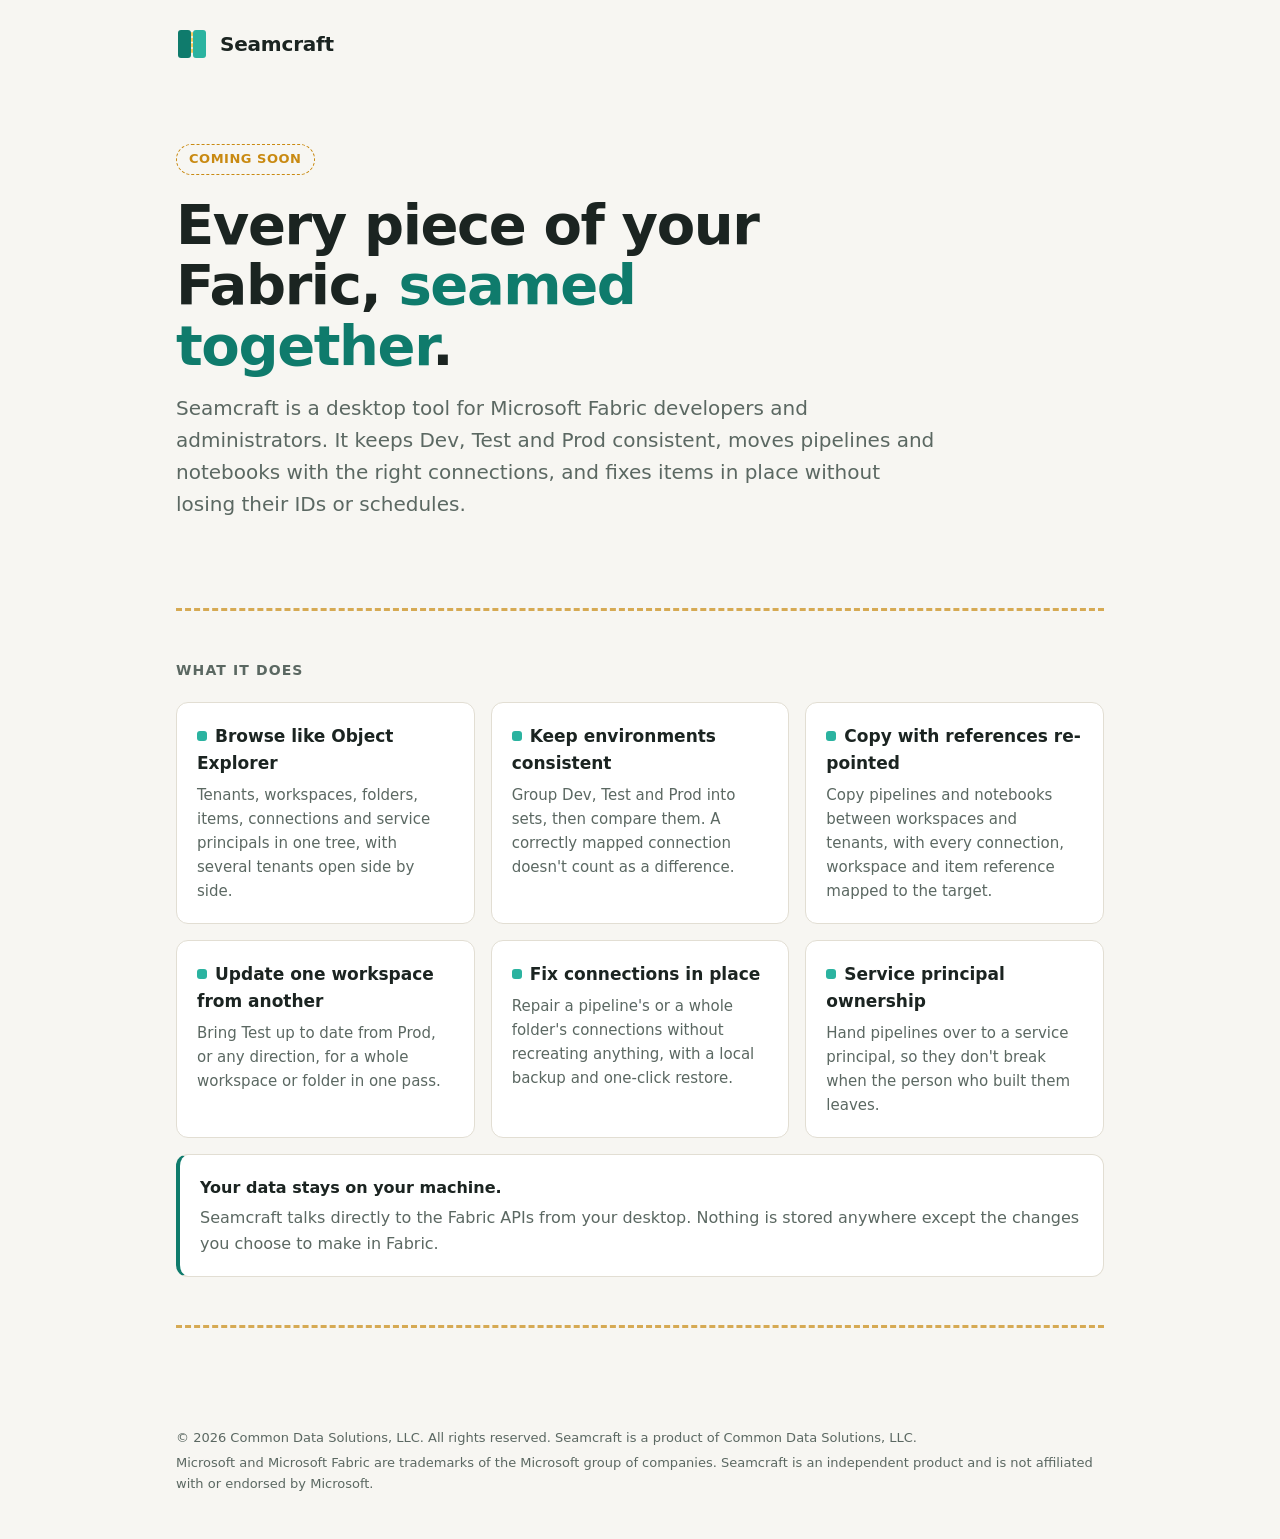
==== index.html @ cd8556c2 "Credit Common Data Solutions, LLC as the copyright owner. Co-Authored-By: Claude Opus 5.5 <noreply@a" ====
<!doctype html>
<html lang="en">
<head>
  <meta charset="utf-8">
  <meta name="viewport" content="width=device-width, initial-scale=1">
  <title>Seamcraft for Microsoft Fabric</title>
  <meta name="description" content="Seamcraft is a desktop tool for Microsoft Fabric developers and administrators: keep Dev, Test and Prod consistent, move pipelines and notebooks with the right connections, and fix items in place. Coming soon.">
  <meta property="og:title" content="Seamcraft for Microsoft Fabric">
  <meta property="og:description" content="Keep Dev, Test and Prod consistent. Move pipelines with the right connections. Fix items in place. Coming soon.">
  <meta property="og:url" content="https://seamcraft.dev/">
  <meta property="og:type" content="website">
  <link rel="icon" href="favicon.svg" type="image/svg+xml">
  <style>
    :root {
      --bg: #F7F6F2;
      --surface: #FFFFFF;
      --text: #1B2421;
      --muted: #5B6862;
      --line: #E2DED3;
      --accent: #0F7B6C;
      --accent-2: #2BB3A0;
      --stitch: #C98A12;
    }
    @media (prefers-color-scheme: dark) {
      :root {
        --bg: #101615;
        --surface: #172120;
        --text: #E8EEEB;
        --muted: #9AABA4;
        --line: #26332F;
        --accent: #2BB3A0;
        --accent-2: #5FD1BF;
        --stitch: #F4C95D;
      }
    }
    * { box-sizing: border-box; }
    html, body { margin: 0; }
    body {
      background: var(--bg);
      color: var(--text);
      font: 16px/1.6 "Segoe UI", system-ui, -apple-system, Roboto, "Helvetica Neue", Arial, sans-serif;
      -webkit-font-smoothing: antialiased;
    }
    .wrap { max-width: 960px; margin: 0 auto; padding: 0 16px; }

    header { padding: 28px 0; }
    .brand { display: flex; align-items: center; gap: 12px; font-weight: 600; font-size: 20px; letter-spacing: -0.01em; }
    .brand svg { width: 32px; height: 32px; flex: none; }

    .hero { padding: 56px 0 40px; }
    .badge {
      display: inline-block; padding: 4px 12px; border-radius: 999px;
      border: 1px dashed var(--stitch); color: var(--stitch);
      font-size: 13px; font-weight: 600; letter-spacing: 0.04em; text-transform: uppercase;
    }
    h1 {
      font-size: clamp(34px, 6vw, 56px); line-height: 1.08; letter-spacing: -0.025em;
      margin: 20px 0 16px; max-width: 16ch;
    }
    h1 .seam { color: var(--accent); }
    .lede { font-size: clamp(17px, 2.2vw, 20px); color: var(--muted); max-width: 60ch; margin: 0; }

    .stitch {
      height: 0; border: 0; border-top: 3px dashed var(--stitch);
      opacity: 0.7; margin: 48px 0;
    }

    h2 { font-size: 14px; text-transform: uppercase; letter-spacing: 0.08em; color: var(--muted); margin: 0 0 20px; }
    .grid { display: grid; grid-template-columns: repeat(auto-fit, minmax(260px, 1fr)); gap: 16px; }
    .card {
      background: var(--surface); border: 1px solid var(--line); border-radius: 12px;
      padding: 20px;
    }
    .card h3 { margin: 0 0 6px; font-size: 17px; }
    .card p { margin: 0; color: var(--muted); font-size: 15px; }
    .card .dot {
      display: inline-block; width: 10px; height: 10px; border-radius: 3px;
      background: var(--accent-2); margin-right: 8px; vertical-align: 1px;
    }

    .local {
      display: flex; gap: 16px; align-items: flex-start;
      background: var(--surface); border: 1px solid var(--line); border-left: 4px solid var(--accent);
      border-radius: 12px; padding: 20px; margin-top: 16px;
    }
    .local strong { display: block; margin-bottom: 4px; }
    .local p { margin: 0; color: var(--muted); }

    footer { padding: 48px 0 40px; color: var(--muted); font-size: 13px; }
    footer p { margin: 4px 0; }
  </style>
</head>
<body>
  <div class="wrap">
    <header>
      <div class="brand" aria-label="Seamcraft">
        <svg viewBox="0 0 64 64" aria-hidden="true">
          <rect x="4" y="4" width="26" height="56" rx="6" fill="#0F7B6C"/>
          <rect x="34" y="4" width="26" height="56" rx="6" fill="#2BB3A0"/>
          <path d="M32 10v44" stroke="#F4C95D" stroke-width="4" stroke-linecap="round" stroke-dasharray="5 6"/>
        </svg>
        Seamcraft
      </div>
    </header>

    <main>
      <section class="hero">
        <span class="badge">Coming soon</span>
        <h1>Every piece of your Fabric, <span class="seam">seamed together</span>.</h1>
        <p class="lede">
          Seamcraft is a desktop tool for Microsoft Fabric developers and administrators. It keeps Dev, Test and Prod
          consistent, moves pipelines and notebooks with the right connections, and fixes items in place without
          losing their IDs or schedules.
        </p>
      </section>

      <hr class="stitch">

      <section>
        <h2>What it does</h2>
        <div class="grid">
          <div class="card">
            <h3><span class="dot"></span>Browse like Object Explorer</h3>
            <p>Tenants, workspaces, folders, items, connections and service principals in one tree, with several tenants open side by side.</p>
          </div>
          <div class="card">
            <h3><span class="dot"></span>Keep environments consistent</h3>
            <p>Group Dev, Test and Prod into sets, then compare them. A correctly mapped connection doesn't count as a difference.</p>
          </div>
          <div class="card">
            <h3><span class="dot"></span>Copy with references re-pointed</h3>
            <p>Copy pipelines and notebooks between workspaces and tenants, with every connection, workspace and item reference mapped to the target.</p>
          </div>
          <div class="card">
            <h3><span class="dot"></span>Update one workspace from another</h3>
            <p>Bring Test up to date from Prod, or any direction, for a whole workspace or folder in one pass.</p>
          </div>
          <div class="card">
            <h3><span class="dot"></span>Fix connections in place</h3>
            <p>Repair a pipeline's or a whole folder's connections without recreating anything, with a local backup and one-click restore.</p>
          </div>
          <div class="card">
            <h3><span class="dot"></span>Service principal ownership</h3>
            <p>Hand pipelines over to a service principal, so they don't break when the person who built them leaves.</p>
          </div>
        </div>

        <div class="local">
          <div>
            <strong>Your data stays on your machine.</strong>
            <p>Seamcraft talks directly to the Fabric APIs from your desktop. Nothing is stored anywhere except the changes you choose to make in Fabric.</p>
          </div>
        </div>
      </section>

      <hr class="stitch">
    </main>

    <footer>
      <p>&copy; 2026 Common Data Solutions, LLC. All rights reserved. Seamcraft is a product of Common Data Solutions, LLC.</p>
      <p>Microsoft and Microsoft Fabric are trademarks of the Microsoft group of companies. Seamcraft is an independent product and is not affiliated with or endorsed by Microsoft.</p>
    </footer>
  </div>
</body>
</html>
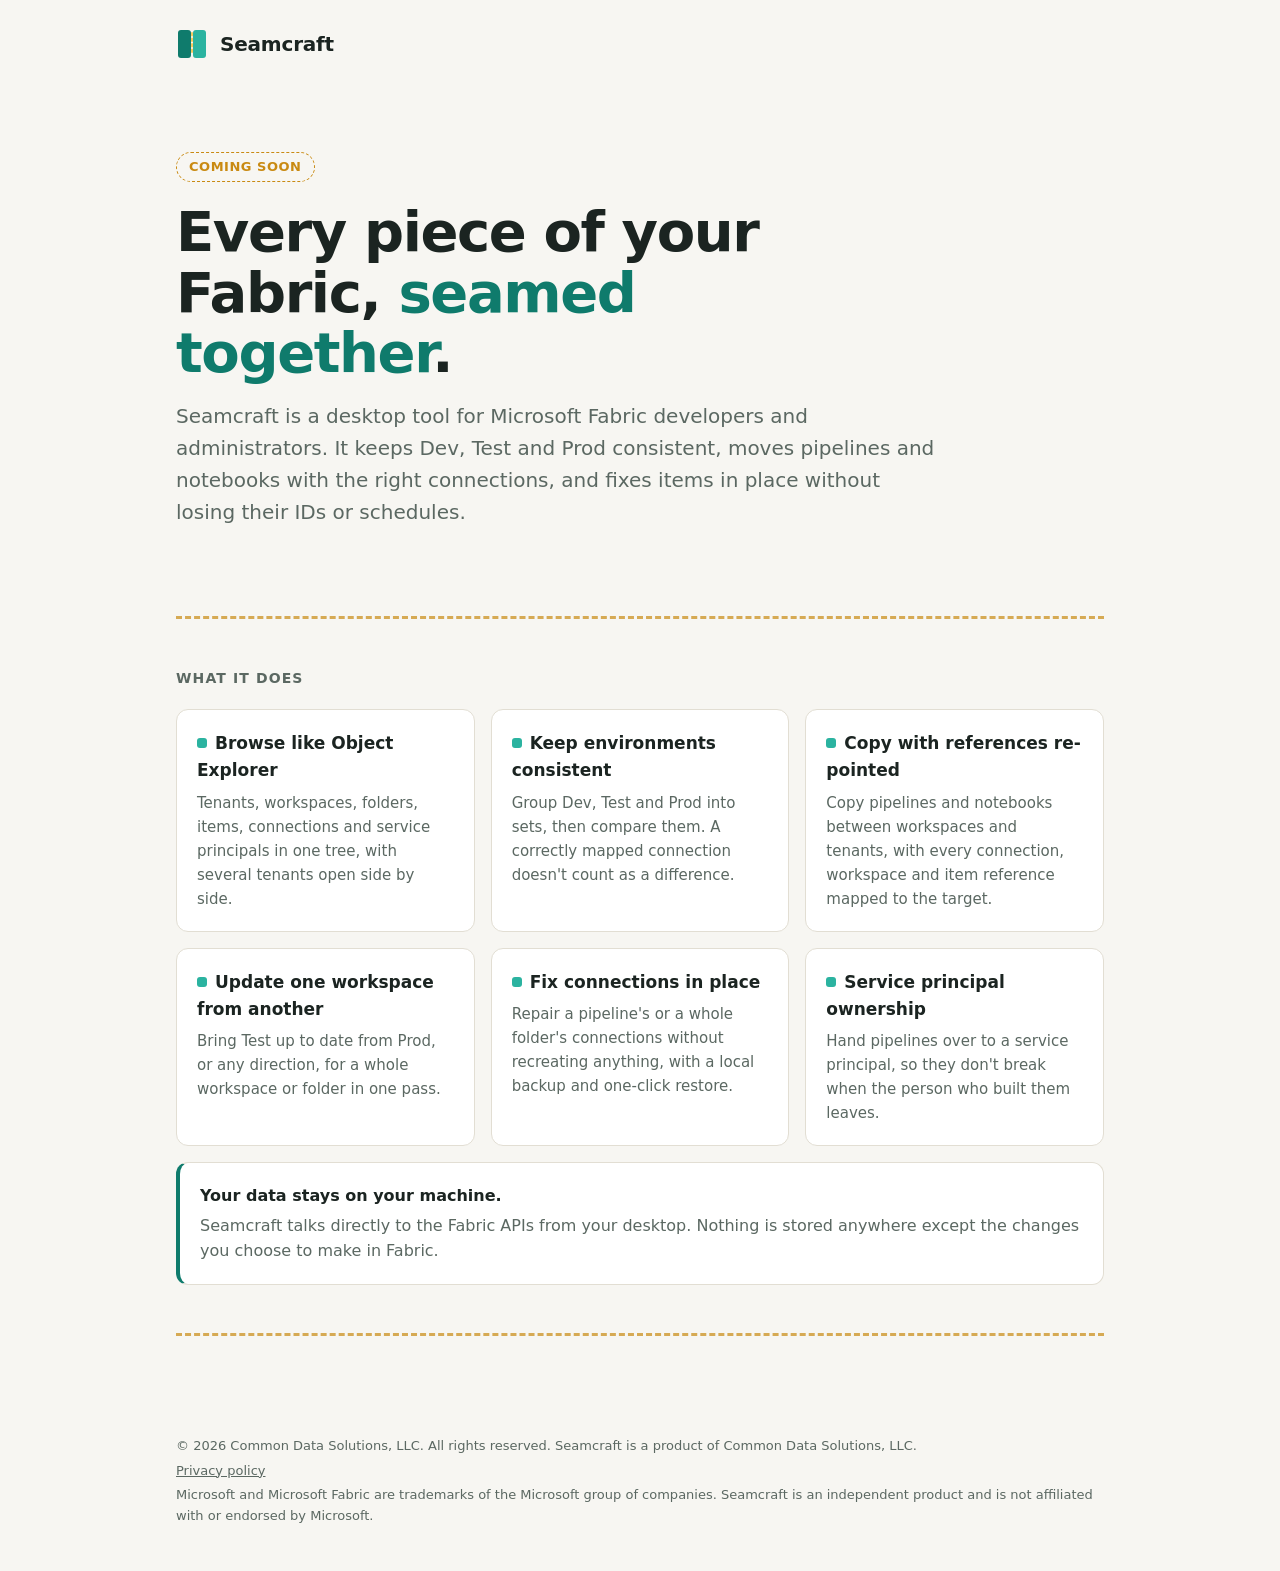
==== commit 7c47119a: "Add the privacy policy page and a shared stylesheet. privacy.html carries the Seamcraft privacy poli" ====
--- a/index.html
+++ b/index.html
@@ -10,97 +10,19 @@
   <meta property="og:url" content="https://seamcraft.dev/">
   <meta property="og:type" content="website">
   <link rel="icon" href="favicon.svg" type="image/svg+xml">
-  <style>
-    :root {
-      --bg: #F7F6F2;
-      --surface: #FFFFFF;
-      --text: #1B2421;
-      --muted: #5B6862;
-      --line: #E2DED3;
-      --accent: #0F7B6C;
-      --accent-2: #2BB3A0;
-      --stitch: #C98A12;
-    }
-    @media (prefers-color-scheme: dark) {
-      :root {
-        --bg: #101615;
-        --surface: #172120;
-        --text: #E8EEEB;
-        --muted: #9AABA4;
-        --line: #26332F;
-        --accent: #2BB3A0;
-        --accent-2: #5FD1BF;
-        --stitch: #F4C95D;
-      }
-    }
-    * { box-sizing: border-box; }
-    html, body { margin: 0; }
-    body {
-      background: var(--bg);
-      color: var(--text);
-      font: 16px/1.6 "Segoe UI", system-ui, -apple-system, Roboto, "Helvetica Neue", Arial, sans-serif;
-      -webkit-font-smoothing: antialiased;
-    }
-    .wrap { max-width: 960px; margin: 0 auto; padding: 0 16px; }
-
-    header { padding: 28px 0; }
-    .brand { display: flex; align-items: center; gap: 12px; font-weight: 600; font-size: 20px; letter-spacing: -0.01em; }
-    .brand svg { width: 32px; height: 32px; flex: none; }
-
-    .hero { padding: 56px 0 40px; }
-    .badge {
-      display: inline-block; padding: 4px 12px; border-radius: 999px;
-      border: 1px dashed var(--stitch); color: var(--stitch);
-      font-size: 13px; font-weight: 600; letter-spacing: 0.04em; text-transform: uppercase;
-    }
-    h1 {
-      font-size: clamp(34px, 6vw, 56px); line-height: 1.08; letter-spacing: -0.025em;
-      margin: 20px 0 16px; max-width: 16ch;
-    }
-    h1 .seam { color: var(--accent); }
-    .lede { font-size: clamp(17px, 2.2vw, 20px); color: var(--muted); max-width: 60ch; margin: 0; }
-
-    .stitch {
-      height: 0; border: 0; border-top: 3px dashed var(--stitch);
-      opacity: 0.7; margin: 48px 0;
-    }
-
-    h2 { font-size: 14px; text-transform: uppercase; letter-spacing: 0.08em; color: var(--muted); margin: 0 0 20px; }
-    .grid { display: grid; grid-template-columns: repeat(auto-fit, minmax(260px, 1fr)); gap: 16px; }
-    .card {
-      background: var(--surface); border: 1px solid var(--line); border-radius: 12px;
-      padding: 20px;
-    }
-    .card h3 { margin: 0 0 6px; font-size: 17px; }
-    .card p { margin: 0; color: var(--muted); font-size: 15px; }
-    .card .dot {
-      display: inline-block; width: 10px; height: 10px; border-radius: 3px;
-      background: var(--accent-2); margin-right: 8px; vertical-align: 1px;
-    }
-
-    .local {
-      display: flex; gap: 16px; align-items: flex-start;
-      background: var(--surface); border: 1px solid var(--line); border-left: 4px solid var(--accent);
-      border-radius: 12px; padding: 20px; margin-top: 16px;
-    }
-    .local strong { display: block; margin-bottom: 4px; }
-    .local p { margin: 0; color: var(--muted); }
-
-    footer { padding: 48px 0 40px; color: var(--muted); font-size: 13px; }
-    footer p { margin: 4px 0; }
-  </style>
+  <link rel="stylesheet" href="styles.css">
 </head>
 <body>
   <div class="wrap">
     <header>
-      <div class="brand" aria-label="Seamcraft">
+      <a class="brand" href="./" aria-label="Seamcraft home">
         <svg viewBox="0 0 64 64" aria-hidden="true">
           <rect x="4" y="4" width="26" height="56" rx="6" fill="#0F7B6C"/>
           <rect x="34" y="4" width="26" height="56" rx="6" fill="#2BB3A0"/>
           <path d="M32 10v44" stroke="#F4C95D" stroke-width="4" stroke-linecap="round" stroke-dasharray="5 6"/>
         </svg>
         Seamcraft
-      </div>
+      </a>
     </header>
 
     <main>
@@ -158,6 +80,7 @@
 
     <footer>
       <p>&copy; 2026 Common Data Solutions, LLC. All rights reserved. Seamcraft is a product of Common Data Solutions, LLC.</p>
+      <p><a href="privacy.html">Privacy policy</a></p>
       <p>Microsoft and Microsoft Fabric are trademarks of the Microsoft group of companies. Seamcraft is an independent product and is not affiliated with or endorsed by Microsoft.</p>
     </footer>
   </div>
--- a/styles.css
+++ b/styles.css
@@ -0,0 +1,95 @@
+:root {
+  --bg: #F7F6F2;
+  --surface: #FFFFFF;
+  --text: #1B2421;
+  --muted: #5B6862;
+  --line: #E2DED3;
+  --accent: #0F7B6C;
+  --accent-2: #2BB3A0;
+  --stitch: #C98A12;
+}
+@media (prefers-color-scheme: dark) {
+  :root {
+    --bg: #101615;
+    --surface: #172120;
+    --text: #E8EEEB;
+    --muted: #9AABA4;
+    --line: #26332F;
+    --accent: #2BB3A0;
+    --accent-2: #5FD1BF;
+    --stitch: #F4C95D;
+  }
+}
+* { box-sizing: border-box; }
+html, body { margin: 0; }
+body {
+  background: var(--bg);
+  color: var(--text);
+  font: 16px/1.6 "Segoe UI", system-ui, -apple-system, Roboto, "Helvetica Neue", Arial, sans-serif;
+  -webkit-font-smoothing: antialiased;
+}
+a { color: var(--accent); }
+.wrap { max-width: 960px; margin: 0 auto; padding: 0 16px; }
+
+header { padding: 28px 0; }
+.brand { display: inline-flex; align-items: center; gap: 12px; font-weight: 600; font-size: 20px; letter-spacing: -0.01em; color: var(--text); text-decoration: none; }
+.brand svg { width: 32px; height: 32px; flex: none; }
+
+.hero { padding: 56px 0 40px; }
+.badge {
+  display: inline-block; padding: 4px 12px; border-radius: 999px;
+  border: 1px dashed var(--stitch); color: var(--stitch);
+  font-size: 13px; font-weight: 600; letter-spacing: 0.04em; text-transform: uppercase;
+}
+h1 {
+  font-size: clamp(34px, 6vw, 56px); line-height: 1.08; letter-spacing: -0.025em;
+  margin: 20px 0 16px; max-width: 16ch;
+}
+h1 .seam { color: var(--accent); }
+.lede { font-size: clamp(17px, 2.2vw, 20px); color: var(--muted); max-width: 60ch; margin: 0; }
+
+.stitch {
+  height: 0; border: 0; border-top: 3px dashed var(--stitch);
+  opacity: 0.7; margin: 48px 0;
+}
+
+h2 { font-size: 14px; text-transform: uppercase; letter-spacing: 0.08em; color: var(--muted); margin: 0 0 20px; }
+.grid { display: grid; grid-template-columns: repeat(auto-fit, minmax(260px, 1fr)); gap: 16px; }
+.card {
+  background: var(--surface); border: 1px solid var(--line); border-radius: 12px;
+  padding: 20px;
+}
+.card h3 { margin: 0 0 6px; font-size: 17px; }
+.card p { margin: 0; color: var(--muted); font-size: 15px; }
+.card .dot {
+  display: inline-block; width: 10px; height: 10px; border-radius: 3px;
+  background: var(--accent-2); margin-right: 8px; vertical-align: 1px;
+}
+
+.local {
+  display: flex; gap: 16px; align-items: flex-start;
+  background: var(--surface); border: 1px solid var(--line); border-left: 4px solid var(--accent);
+  border-radius: 12px; padding: 20px; margin-top: 16px;
+}
+.local strong { display: block; margin-bottom: 4px; }
+.local p { margin: 0; color: var(--muted); }
+
+/* Long-form pages (privacy policy). */
+.prose { max-width: 70ch; padding: 24px 0 8px; }
+.prose h1 { font-size: clamp(30px, 5vw, 44px); max-width: none; margin-top: 8px; }
+.prose .meta { color: var(--muted); margin: 0 0 24px; }
+.prose h2 {
+  font-size: 20px; text-transform: none; letter-spacing: -0.01em; color: var(--text);
+  margin: 40px 0 12px;
+}
+.prose p, .prose li { color: var(--text); }
+.prose ul { padding-left: 20px; }
+.prose li { margin: 6px 0; }
+.table-scroll { overflow-x: auto; }
+.prose table { width: 100%; border-collapse: collapse; font-size: 15px; background: var(--surface); }
+.prose th, .prose td { text-align: left; vertical-align: top; padding: 10px 12px; border: 1px solid var(--line); }
+.prose th { color: var(--muted); font-weight: 600; }
+
+footer { padding: 48px 0 40px; color: var(--muted); font-size: 13px; }
+footer p { margin: 4px 0; }
+footer a { color: var(--muted); }
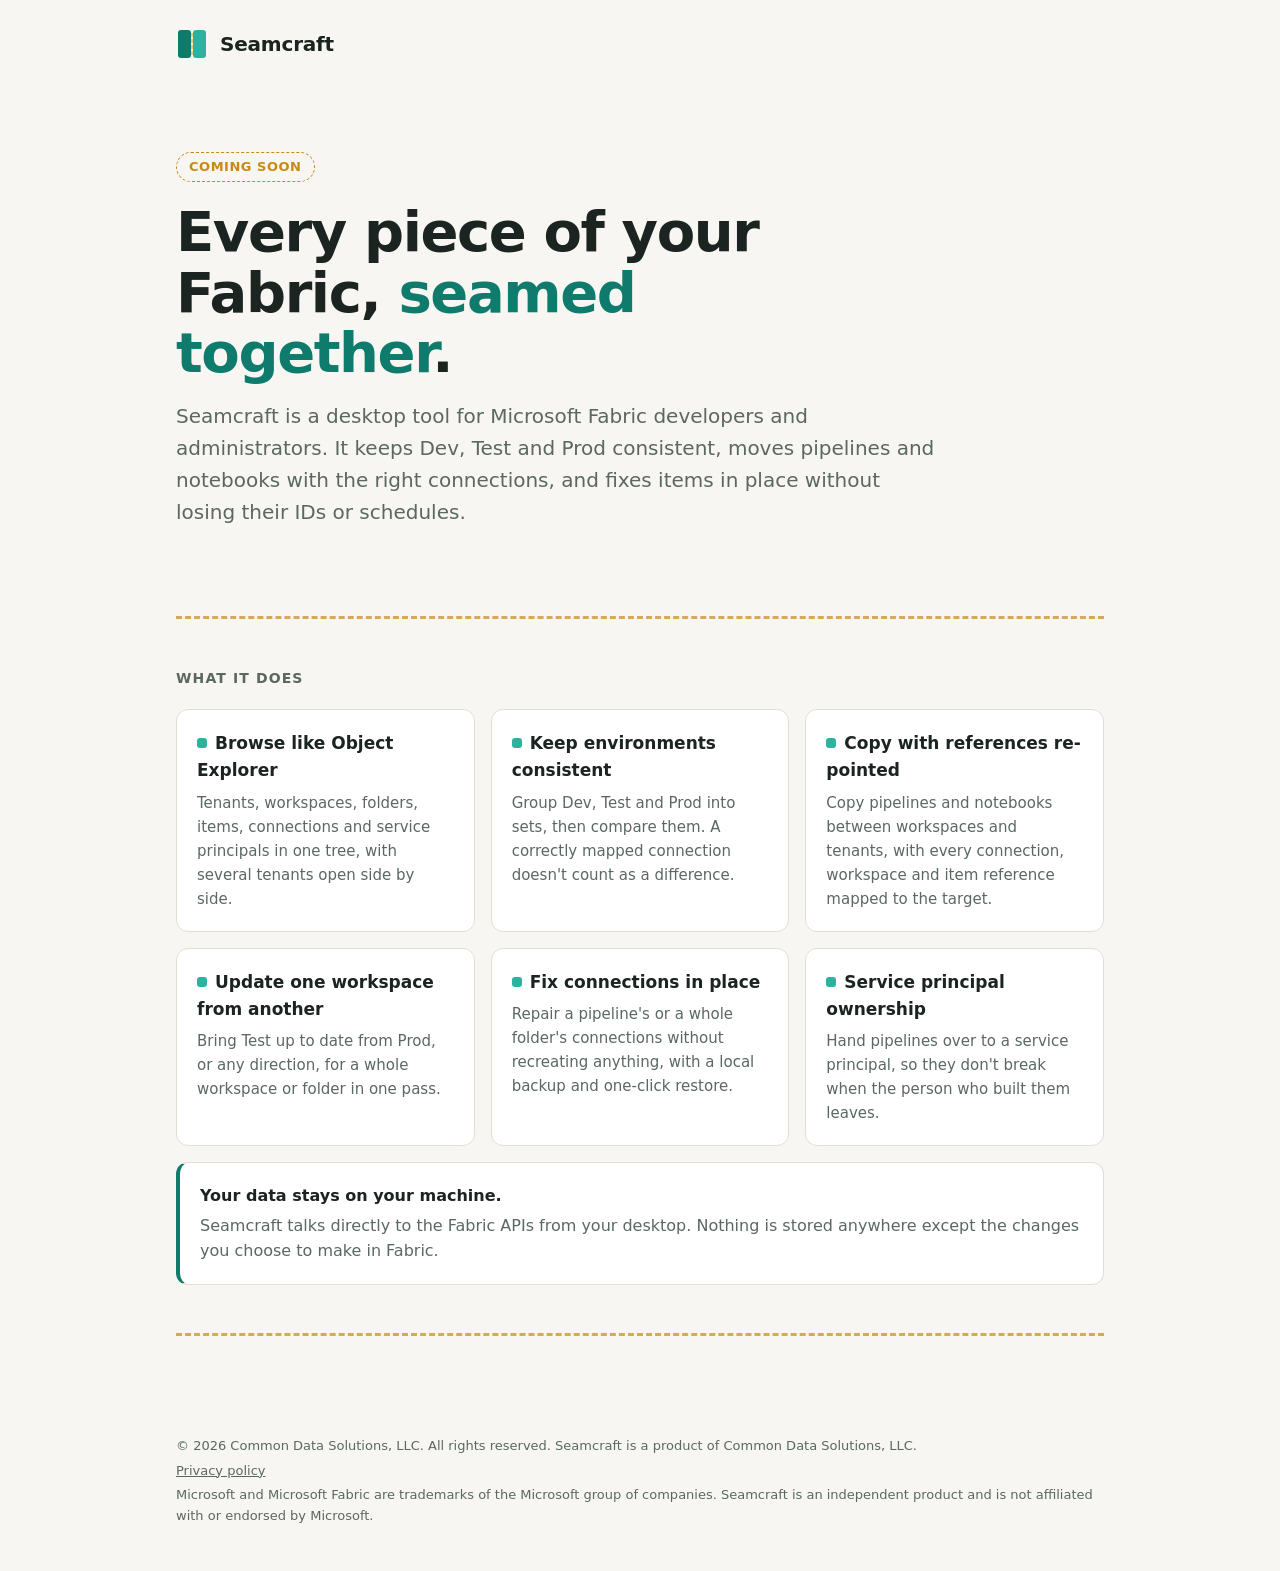
==== commit 9a197f5b: "Even out the logo's stitches and add X profile images. The seam now has four evenly spaced stitches " ====
--- a/index.html
+++ b/index.html
@@ -19,7 +19,7 @@
         <svg viewBox="0 0 64 64" aria-hidden="true">
           <rect x="4" y="4" width="26" height="56" rx="6" fill="#0F7B6C"/>
           <rect x="34" y="4" width="26" height="56" rx="6" fill="#2BB3A0"/>
-          <path d="M32 10v44" stroke="#F4C95D" stroke-width="4" stroke-linecap="round" stroke-dasharray="5 6"/>
+          <path d="M32 11.5v5M32 23.5v5M32 35.5v5M32 47.5v5" stroke="#F4C95D" stroke-width="4" stroke-linecap="round"/>
         </svg>
         Seamcraft
       </a>
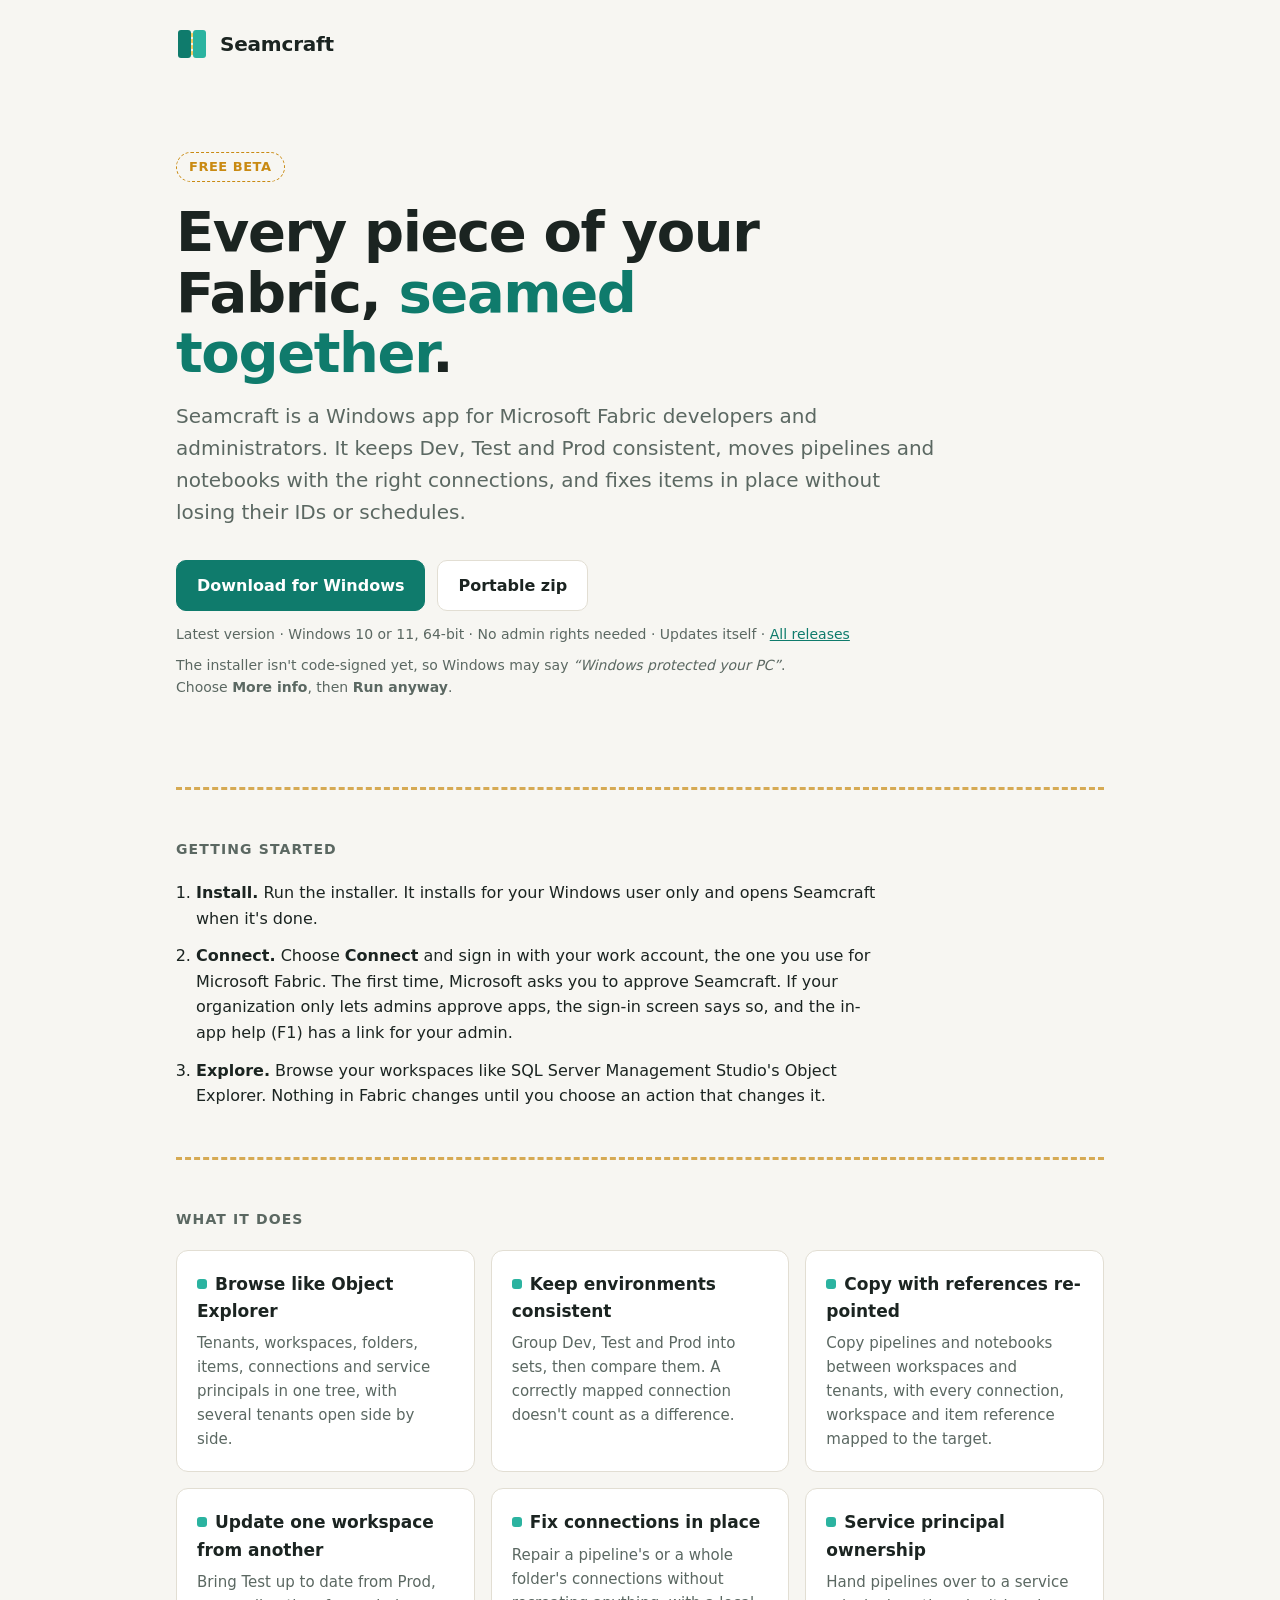
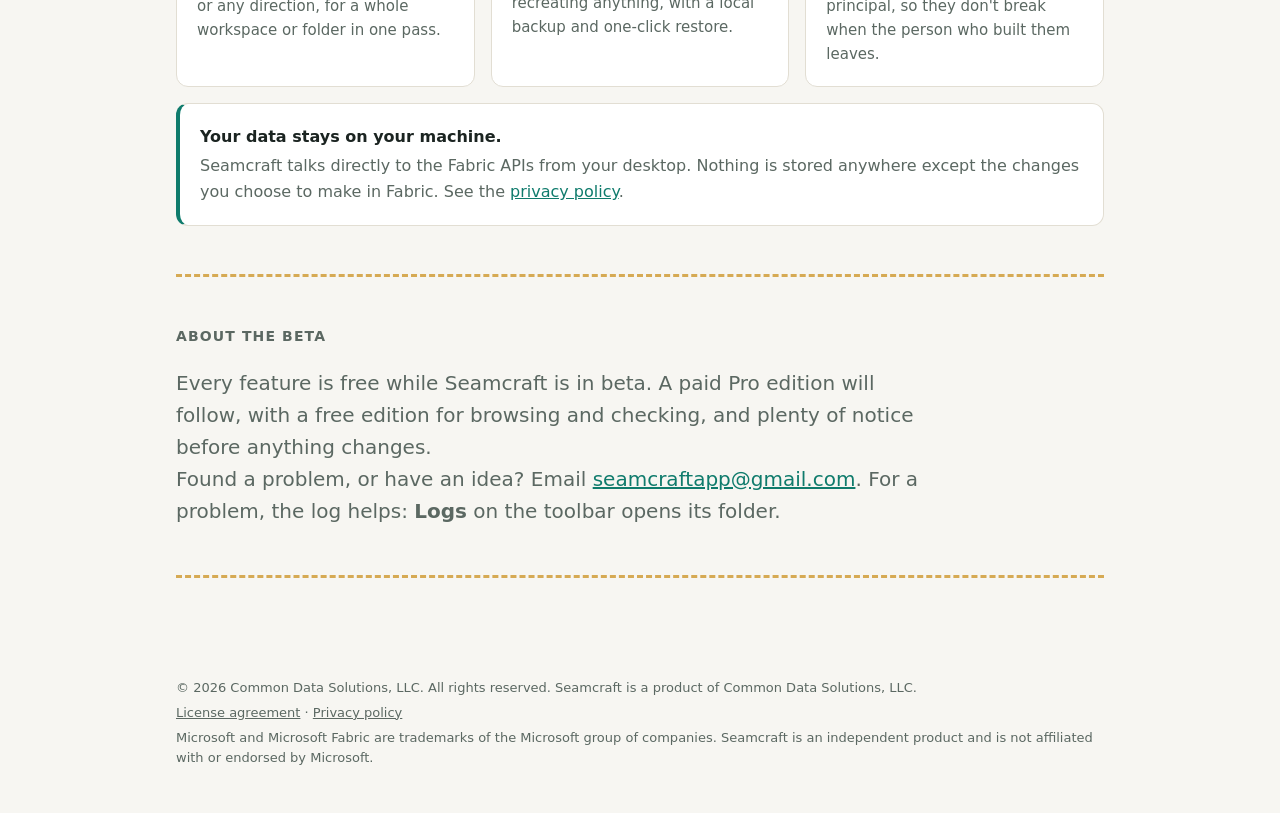
==== commit e93a1d80: "Turn the coming-soon page into the beta download page, and publish the EULA. The home page now has D" ====
--- a/index.html
+++ b/index.html
@@ -4,9 +4,9 @@
   <meta charset="utf-8">
   <meta name="viewport" content="width=device-width, initial-scale=1">
   <title>Seamcraft for Microsoft Fabric</title>
-  <meta name="description" content="Seamcraft is a desktop tool for Microsoft Fabric developers and administrators: keep Dev, Test and Prod consistent, move pipelines and notebooks with the right connections, and fix items in place. Coming soon.">
+  <meta name="description" content="Seamcraft is a free Windows app for Microsoft Fabric developers and administrators: keep Dev, Test and Prod consistent, move pipelines and notebooks with the right connections, and fix items in place. Free during the beta.">
   <meta property="og:title" content="Seamcraft for Microsoft Fabric">
-  <meta property="og:description" content="Keep Dev, Test and Prod consistent. Move pipelines with the right connections. Fix items in place. Coming soon.">
+  <meta property="og:description" content="Keep Dev, Test and Prod consistent. Move pipelines with the right connections. Fix items in place. Free during the beta.">
   <meta property="og:url" content="https://seamcraft.dev/">
   <meta property="og:type" content="website">
   <link rel="icon" href="favicon.svg" type="image/svg+xml">
@@ -27,13 +27,47 @@
 
     <main>
       <section class="hero">
-        <span class="badge">Coming soon</span>
+        <span class="badge">Free beta</span>
         <h1>Every piece of your Fabric, <span class="seam">seamed together</span>.</h1>
         <p class="lede">
-          Seamcraft is a desktop tool for Microsoft Fabric developers and administrators. It keeps Dev, Test and Prod
+          Seamcraft is a Windows app for Microsoft Fabric developers and administrators. It keeps Dev, Test and Prod
           consistent, moves pipelines and notebooks with the right connections, and fixes items in place without
           losing their IDs or schedules.
         </p>
+
+        <div class="download">
+          <a class="button primary" href="https://github.com/seamcraft-dev/Seamcraft-Releases/releases/latest/download/Seamcraft.App-win-Setup.exe">Download for Windows</a>
+          <a class="button" href="https://github.com/seamcraft-dev/Seamcraft-Releases/releases/latest/download/Seamcraft.App-win-Portable.zip">Portable zip</a>
+        </div>
+        <p class="meta">
+          Latest version &middot; Windows 10 or 11, 64-bit &middot; No admin rights needed &middot; Updates itself &middot;
+          <a href="https://github.com/seamcraft-dev/Seamcraft-Releases/releases">All releases</a>
+        </p>
+        <p class="note">
+          The installer isn't code-signed yet, so Windows may say <em>“Windows protected your PC”</em>. Choose
+          <strong>More info</strong>, then <strong>Run anyway</strong>.
+        </p>
+      </section>
+
+      <hr class="stitch">
+
+      <section>
+        <h2>Getting started</h2>
+        <ol class="steps">
+          <li>
+            <strong>Install.</strong> Run the installer. It installs for your Windows user only and opens Seamcraft
+            when it's done.
+          </li>
+          <li>
+            <strong>Connect.</strong> Choose <strong>Connect</strong> and sign in with your work account, the one you
+            use for Microsoft Fabric. The first time, Microsoft asks you to approve Seamcraft. If your organization only
+            lets admins approve apps, the sign-in screen says so, and the in-app help (F1) has a link for your admin.
+          </li>
+          <li>
+            <strong>Explore.</strong> Browse your workspaces like SQL Server Management Studio's Object Explorer.
+            Nothing in Fabric changes until you choose an action that changes it.
+          </li>
+        </ol>
       </section>
 
       <hr class="stitch">
@@ -70,9 +104,23 @@
         <div class="local">
           <div>
             <strong>Your data stays on your machine.</strong>
-            <p>Seamcraft talks directly to the Fabric APIs from your desktop. Nothing is stored anywhere except the changes you choose to make in Fabric.</p>
+            <p>Seamcraft talks directly to the Fabric APIs from your desktop. Nothing is stored anywhere except the changes you choose to make in Fabric. See the <a href="privacy.html">privacy policy</a>.</p>
           </div>
         </div>
+      </section>
+
+      <hr class="stitch">
+
+      <section>
+        <h2>About the beta</h2>
+        <p class="lede">
+          Every feature is free while Seamcraft is in beta. A paid Pro edition will follow, with a free edition
+          for browsing and checking, and plenty of notice before anything changes.
+        </p>
+        <p class="lede">
+          Found a problem, or have an idea? Email <a href="mailto:seamcraftapp@gmail.com">seamcraftapp@gmail.com</a>.
+          For a problem, the log helps: <strong>Logs</strong> on the toolbar opens its folder.
+        </p>
       </section>
 
       <hr class="stitch">
@@ -80,7 +128,7 @@
 
     <footer>
       <p>&copy; 2026 Common Data Solutions, LLC. All rights reserved. Seamcraft is a product of Common Data Solutions, LLC.</p>
-      <p><a href="privacy.html">Privacy policy</a></p>
+      <p><a href="eula.html">License agreement</a> · <a href="privacy.html">Privacy policy</a></p>
       <p>Microsoft and Microsoft Fabric are trademarks of the Microsoft group of companies. Seamcraft is an independent product and is not affiliated with or endorsed by Microsoft.</p>
     </footer>
   </div>
--- a/styles.css
+++ b/styles.css
@@ -93,3 +93,18 @@
 footer { padding: 48px 0 40px; color: var(--muted); font-size: 13px; }
 footer p { margin: 4px 0; }
 footer a { color: var(--muted); }
+
+/* Home page: download buttons, the line under them, the SmartScreen note and the getting-started steps. */
+.download { display: flex; flex-wrap: wrap; gap: 12px; margin: 32px 0 12px; }
+.button {
+  display: inline-block; padding: 12px 20px; border-radius: 10px; font-weight: 600; text-decoration: none;
+  border: 1px solid var(--line); background: var(--surface); color: var(--text);
+}
+.button:hover { border-color: var(--accent); }
+.button.primary { background: var(--accent); border-color: var(--accent); color: #FFFFFF; }
+.button.primary:hover { filter: brightness(1.08); }
+@media (prefers-color-scheme: dark) { .button.primary { color: #101615; } }
+.meta { color: var(--muted); font-size: 14px; margin: 0 0 8px; }
+.note { color: var(--muted); font-size: 14px; max-width: 70ch; margin: 0; }
+.steps { max-width: 70ch; padding-left: 20px; margin: 0; }
+.steps li { margin: 0 0 12px; }
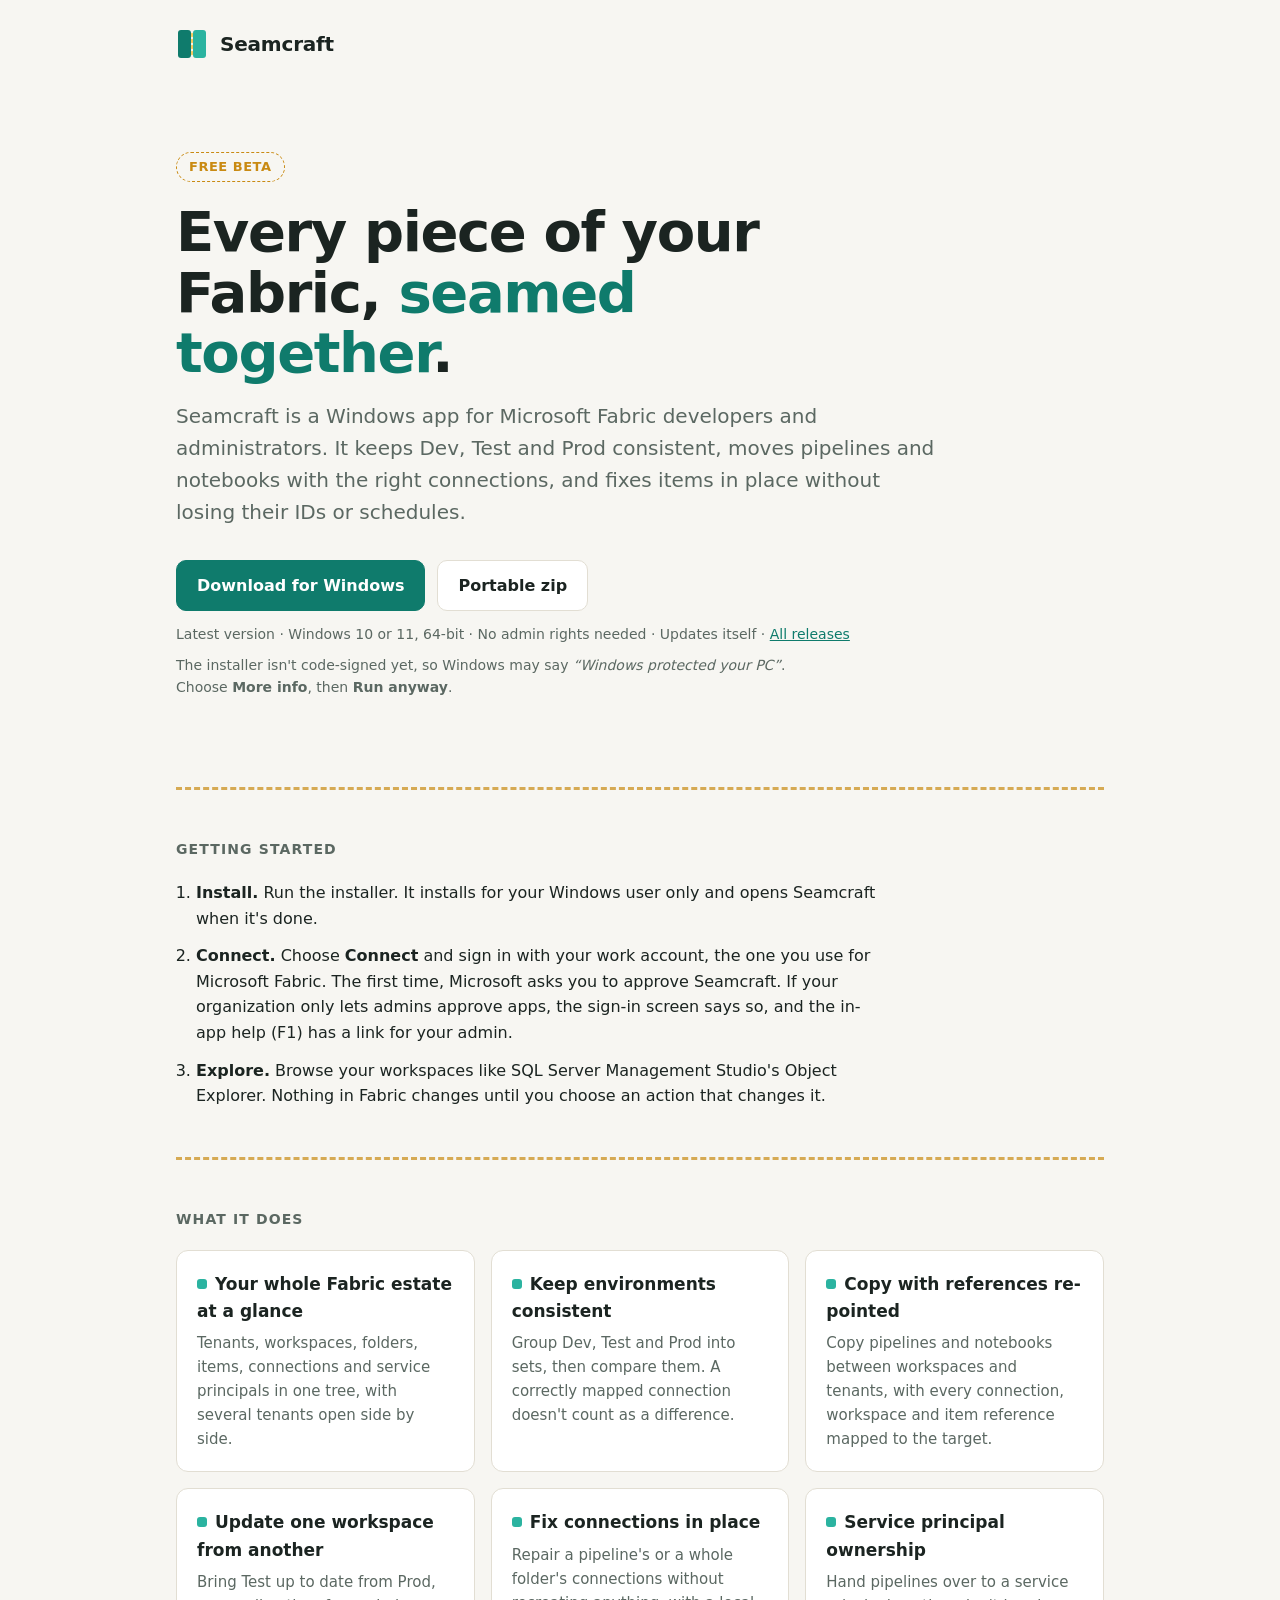
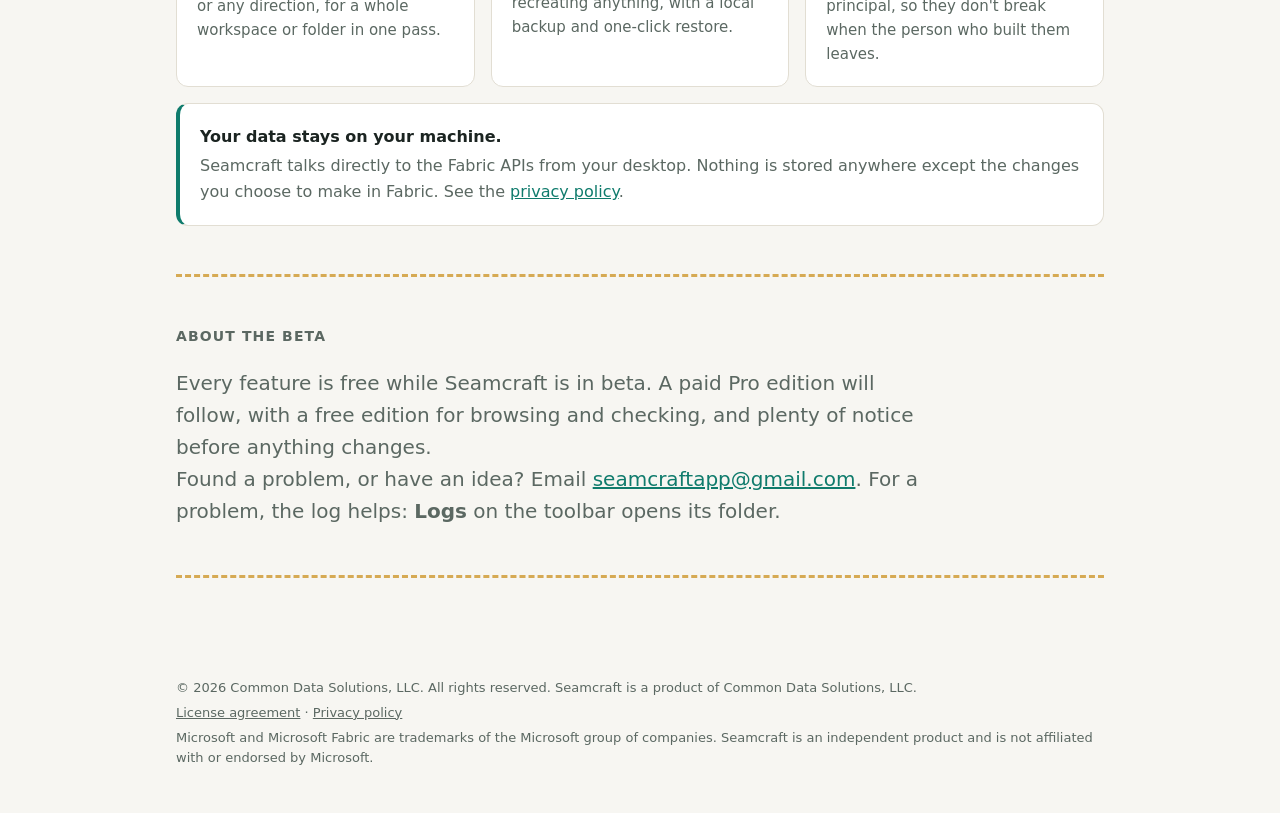
==== commit e95e5f2e: "Retitle the first feature card: Your whole Fabric estate at a glance. Co-Authored-By: Claude Opus 5." ====
--- a/index.html
+++ b/index.html
@@ -76,7 +76,7 @@
         <h2>What it does</h2>
         <div class="grid">
           <div class="card">
-            <h3><span class="dot"></span>Browse like Object Explorer</h3>
+            <h3><span class="dot"></span>Your whole Fabric estate at a glance</h3>
             <p>Tenants, workspaces, folders, items, connections and service principals in one tree, with several tenants open side by side.</p>
           </div>
           <div class="card">
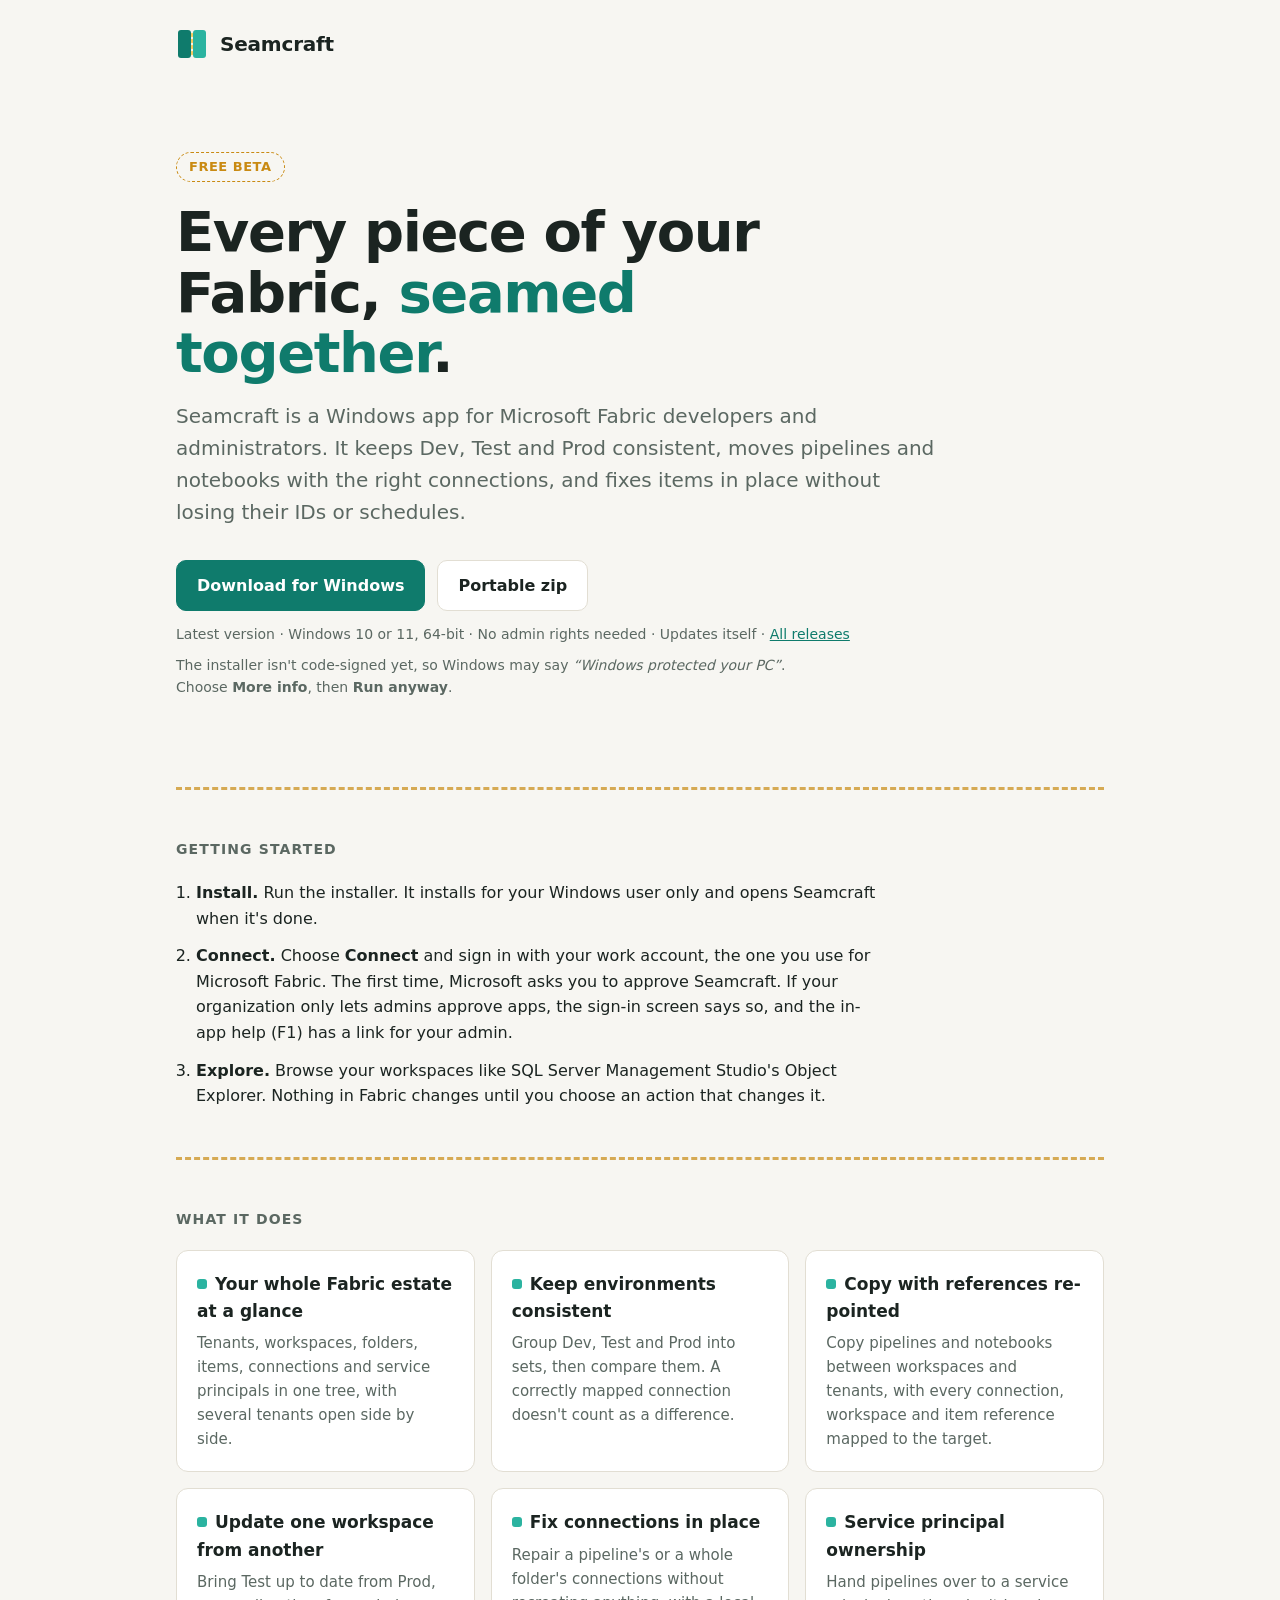
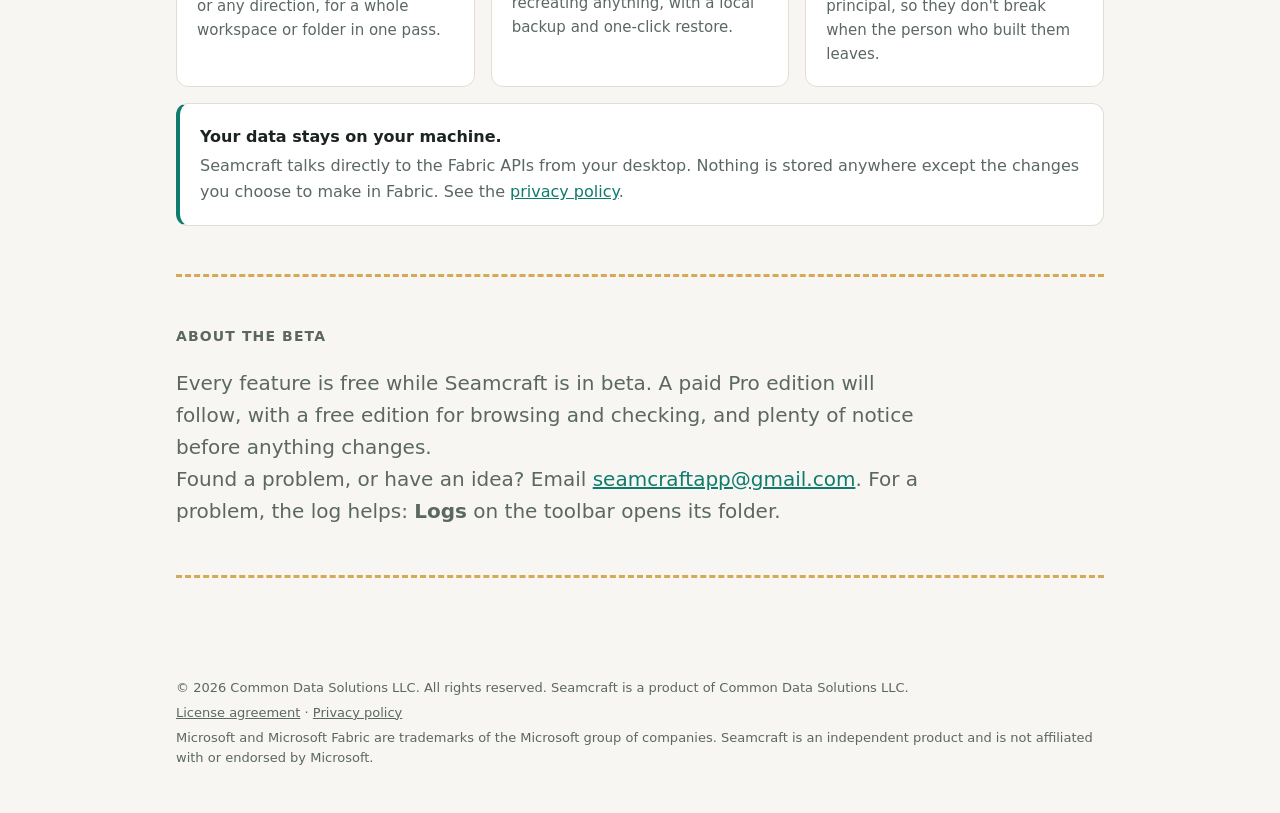
==== commit 9644d5c4: "Use the LLC's registered name, Common Data Solutions LLC, without a comma. Matches the Georgia filin" ====
--- a/index.html
+++ b/index.html
@@ -127,7 +127,7 @@
     </main>
 
     <footer>
-      <p>&copy; 2026 Common Data Solutions, LLC. All rights reserved. Seamcraft is a product of Common Data Solutions, LLC.</p>
+      <p>&copy; 2026 Common Data Solutions LLC. All rights reserved. Seamcraft is a product of Common Data Solutions LLC.</p>
       <p><a href="eula.html">License agreement</a> · <a href="privacy.html">Privacy policy</a></p>
       <p>Microsoft and Microsoft Fabric are trademarks of the Microsoft group of companies. Seamcraft is an independent product and is not affiliated with or endorsed by Microsoft.</p>
     </footer>
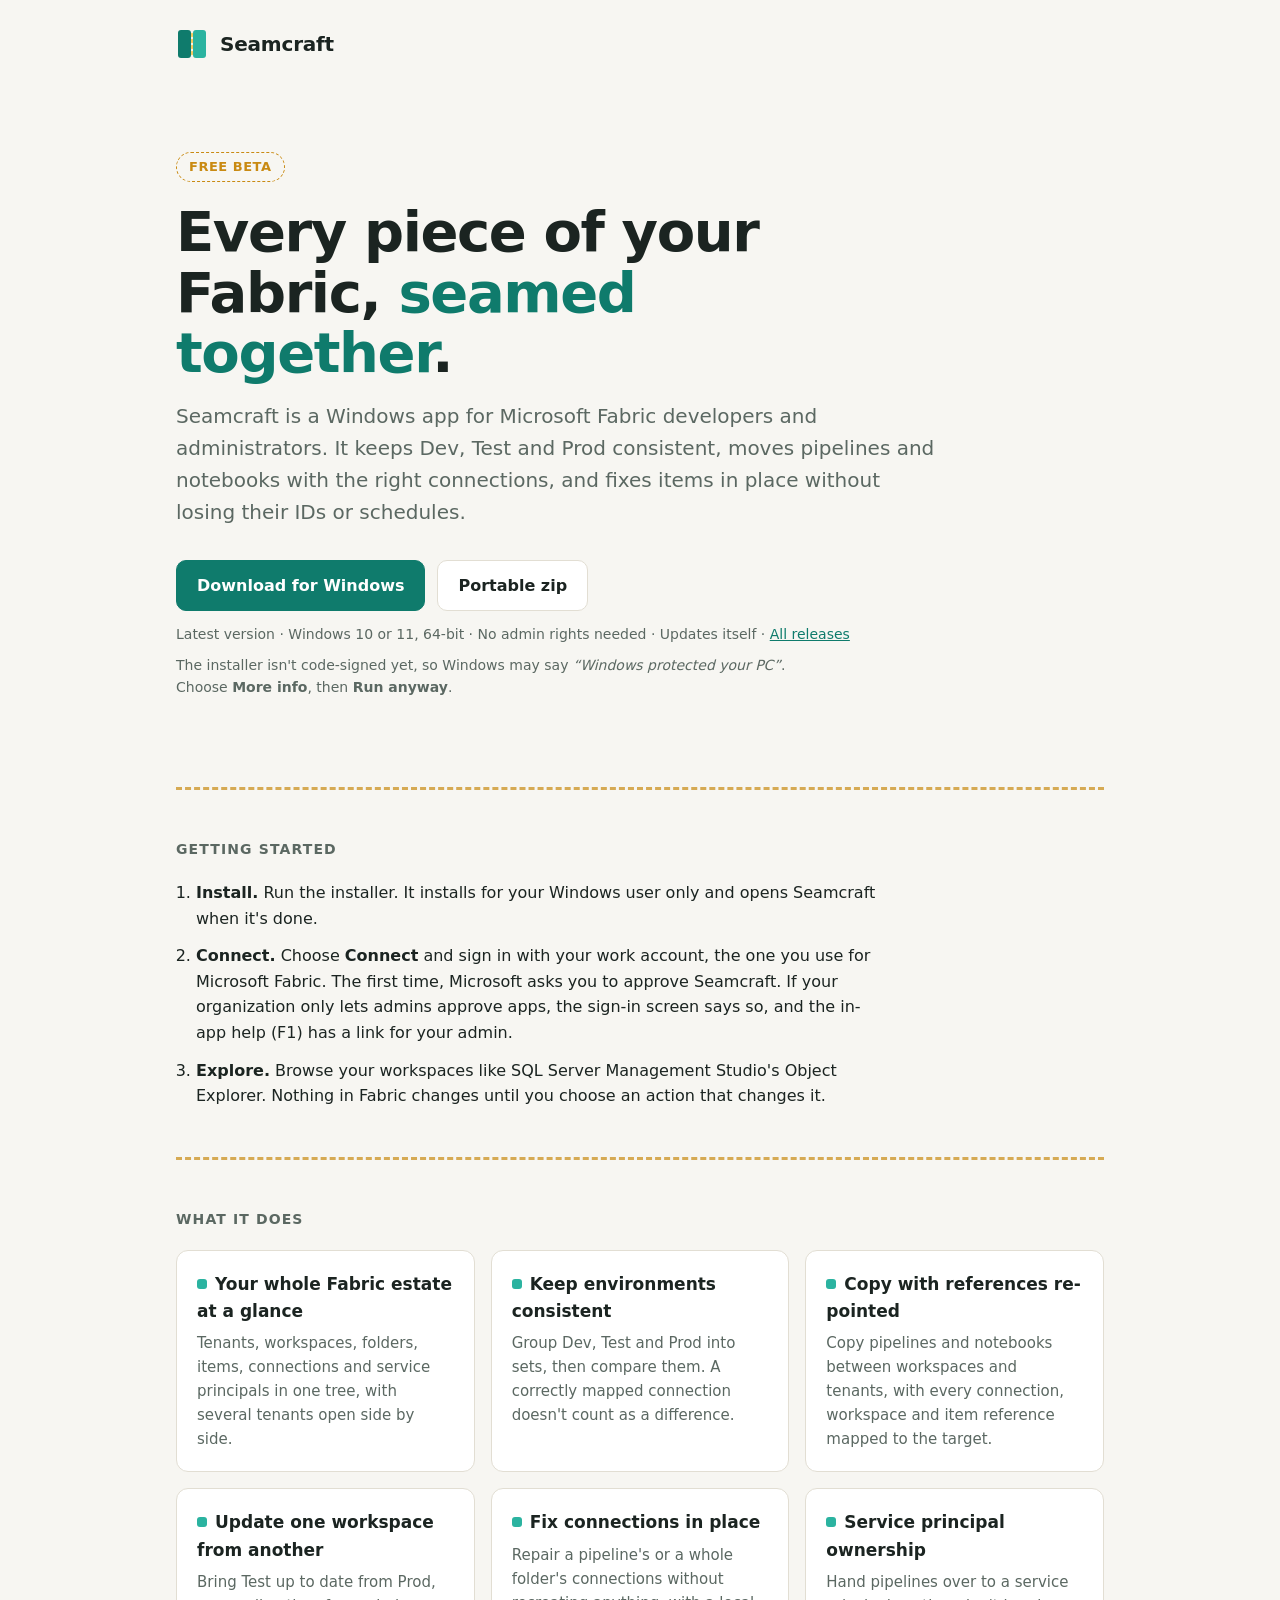
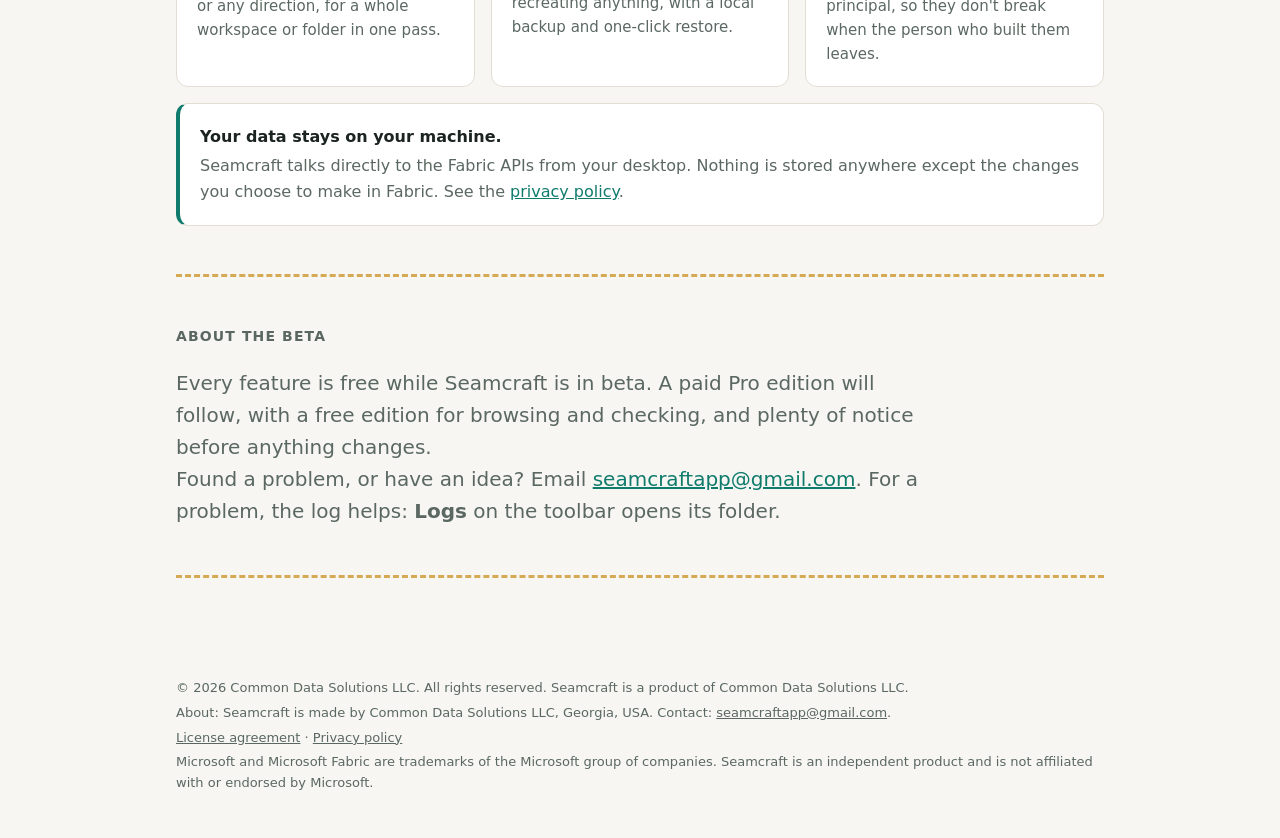
==== commit 5f728ad8: "Add an About line to every page's footer: who makes Seamcraft, where, and how to reach them. Co-Auth" ====
--- a/index.html
+++ b/index.html
@@ -128,6 +128,7 @@
 
     <footer>
       <p>&copy; 2026 Common Data Solutions LLC. All rights reserved. Seamcraft is a product of Common Data Solutions LLC.</p>
+      <p>About: Seamcraft is made by Common Data Solutions LLC, Georgia, USA. Contact: <a href="mailto:seamcraftapp@gmail.com">seamcraftapp@gmail.com</a>.</p>
       <p><a href="eula.html">License agreement</a> · <a href="privacy.html">Privacy policy</a></p>
       <p>Microsoft and Microsoft Fabric are trademarks of the Microsoft group of companies. Seamcraft is an independent product and is not affiliated with or endorsed by Microsoft.</p>
     </footer>
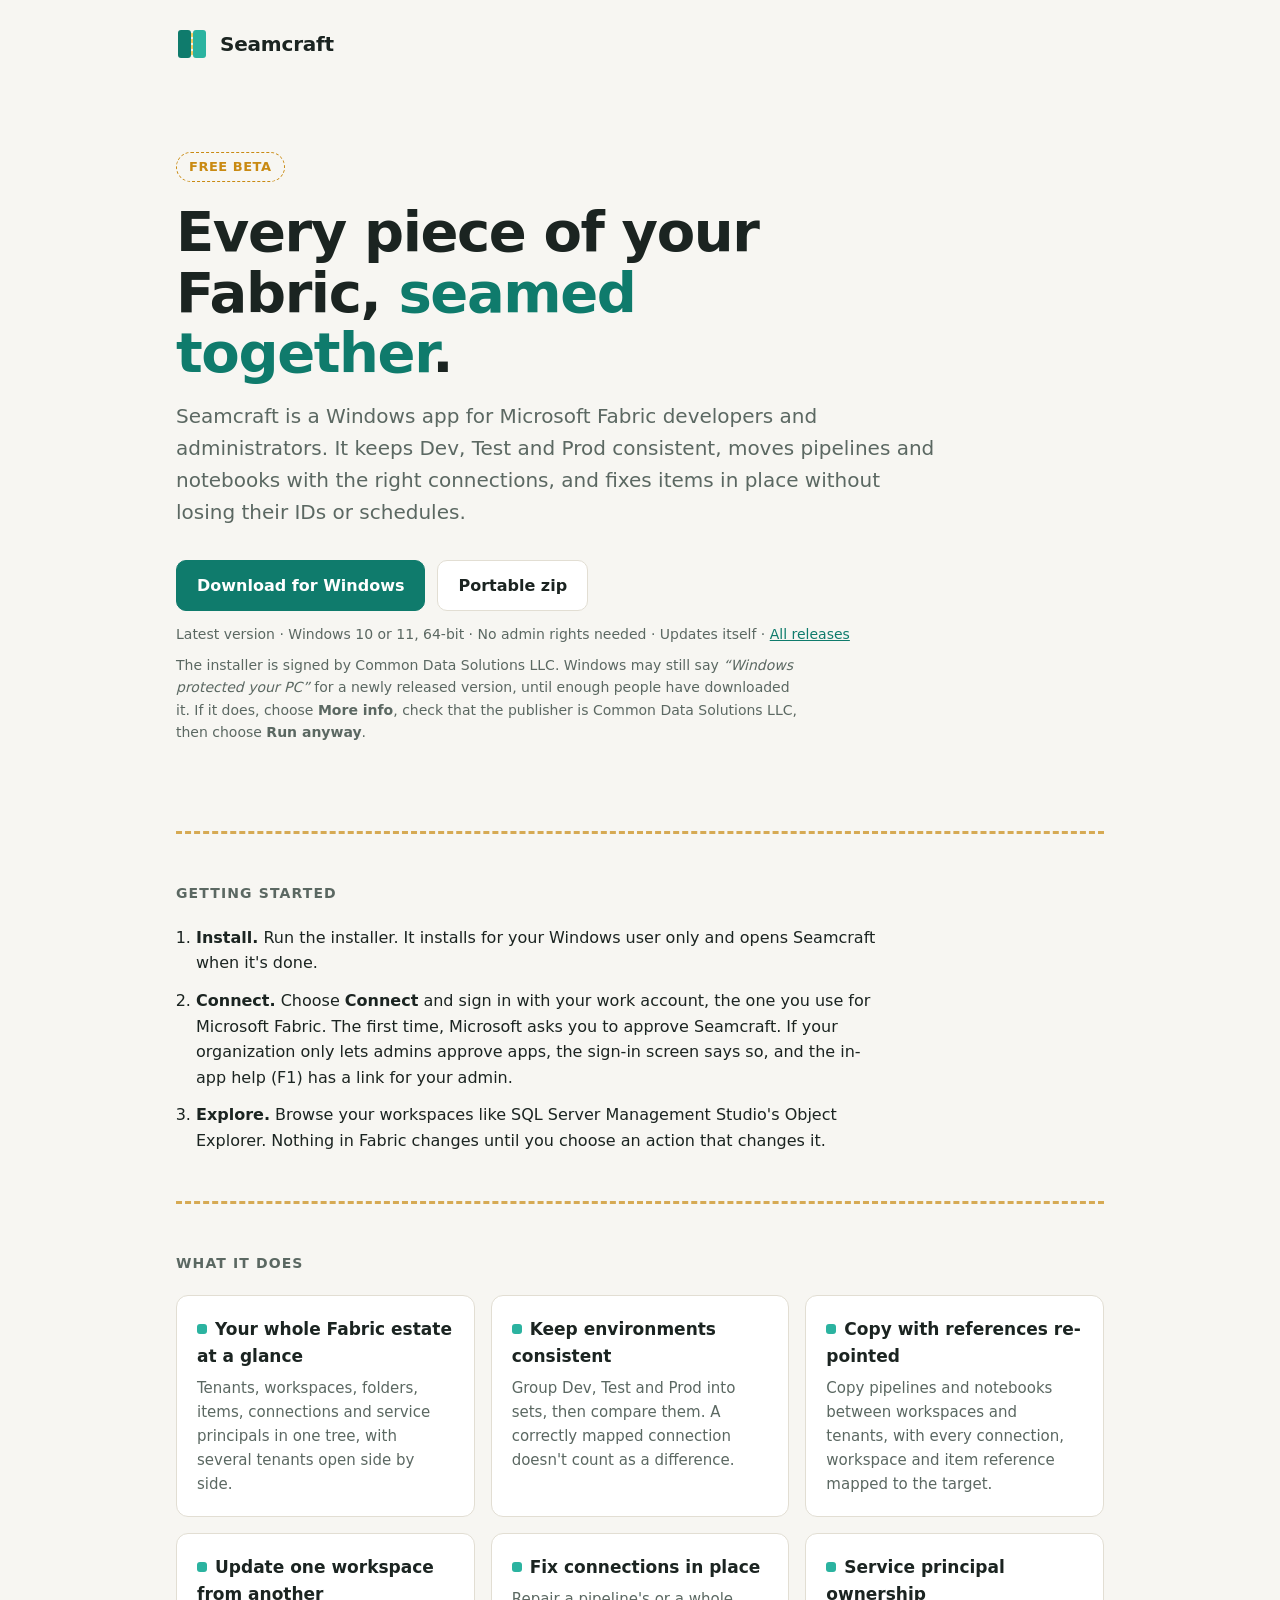
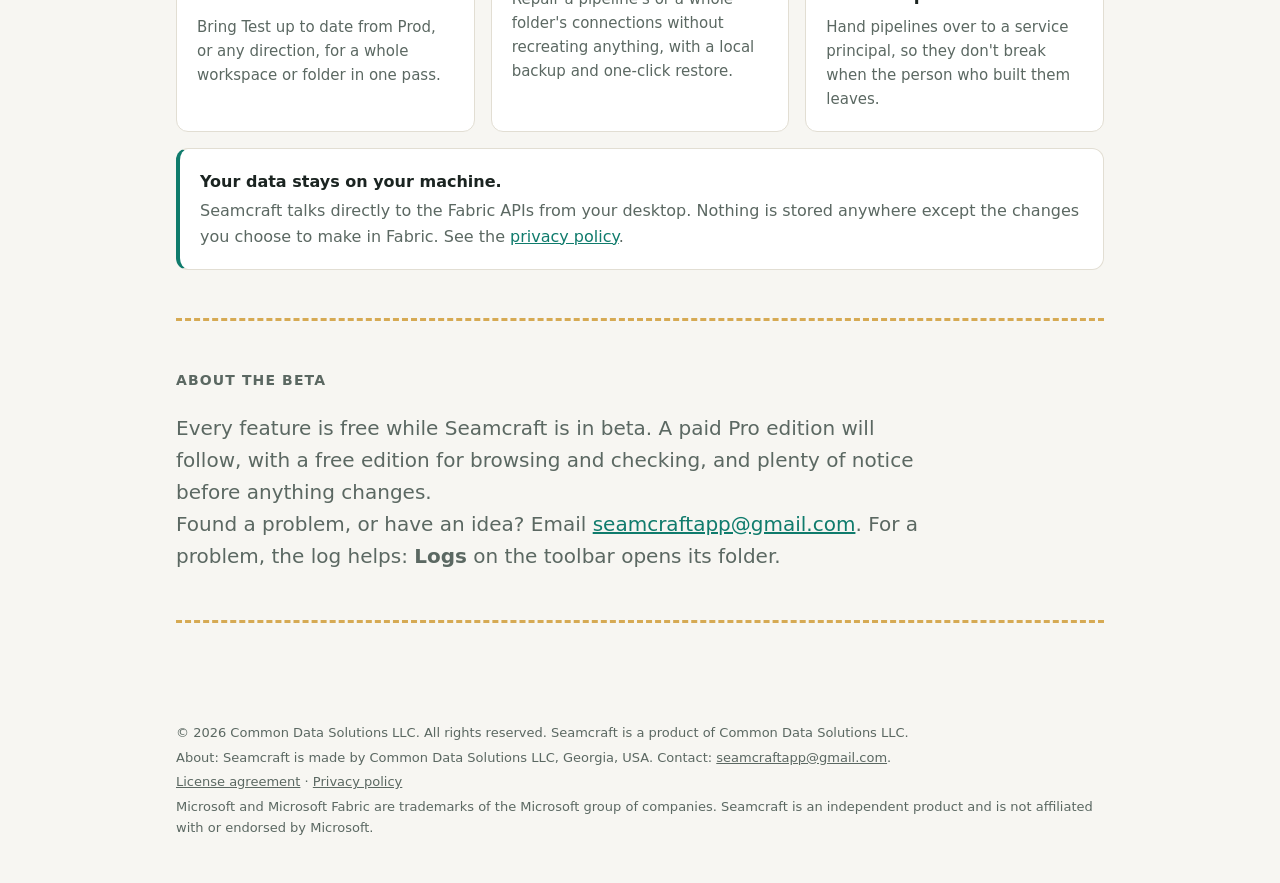
==== commit 3dc81cd1: "Say the installer is signed by Common Data Solutions LLC. Co-Authored-By: Claude Sonnet 5.5 <noreply" ====
--- a/index.html
+++ b/index.html
@@ -44,8 +44,9 @@
           <a href="https://github.com/seamcraft-dev/Seamcraft-Releases/releases">All releases</a>
         </p>
         <p class="note">
-          The installer isn't code-signed yet, so Windows may say <em>“Windows protected your PC”</em>. Choose
-          <strong>More info</strong>, then <strong>Run anyway</strong>.
+          The installer is signed by Common Data Solutions LLC. Windows may still say <em>“Windows protected your PC”</em>
+          for a newly released version, until enough people have downloaded it. If it does, choose <strong>More info</strong>,
+          check that the publisher is Common Data Solutions LLC, then choose <strong>Run anyway</strong>.
         </p>
       </section>
 
